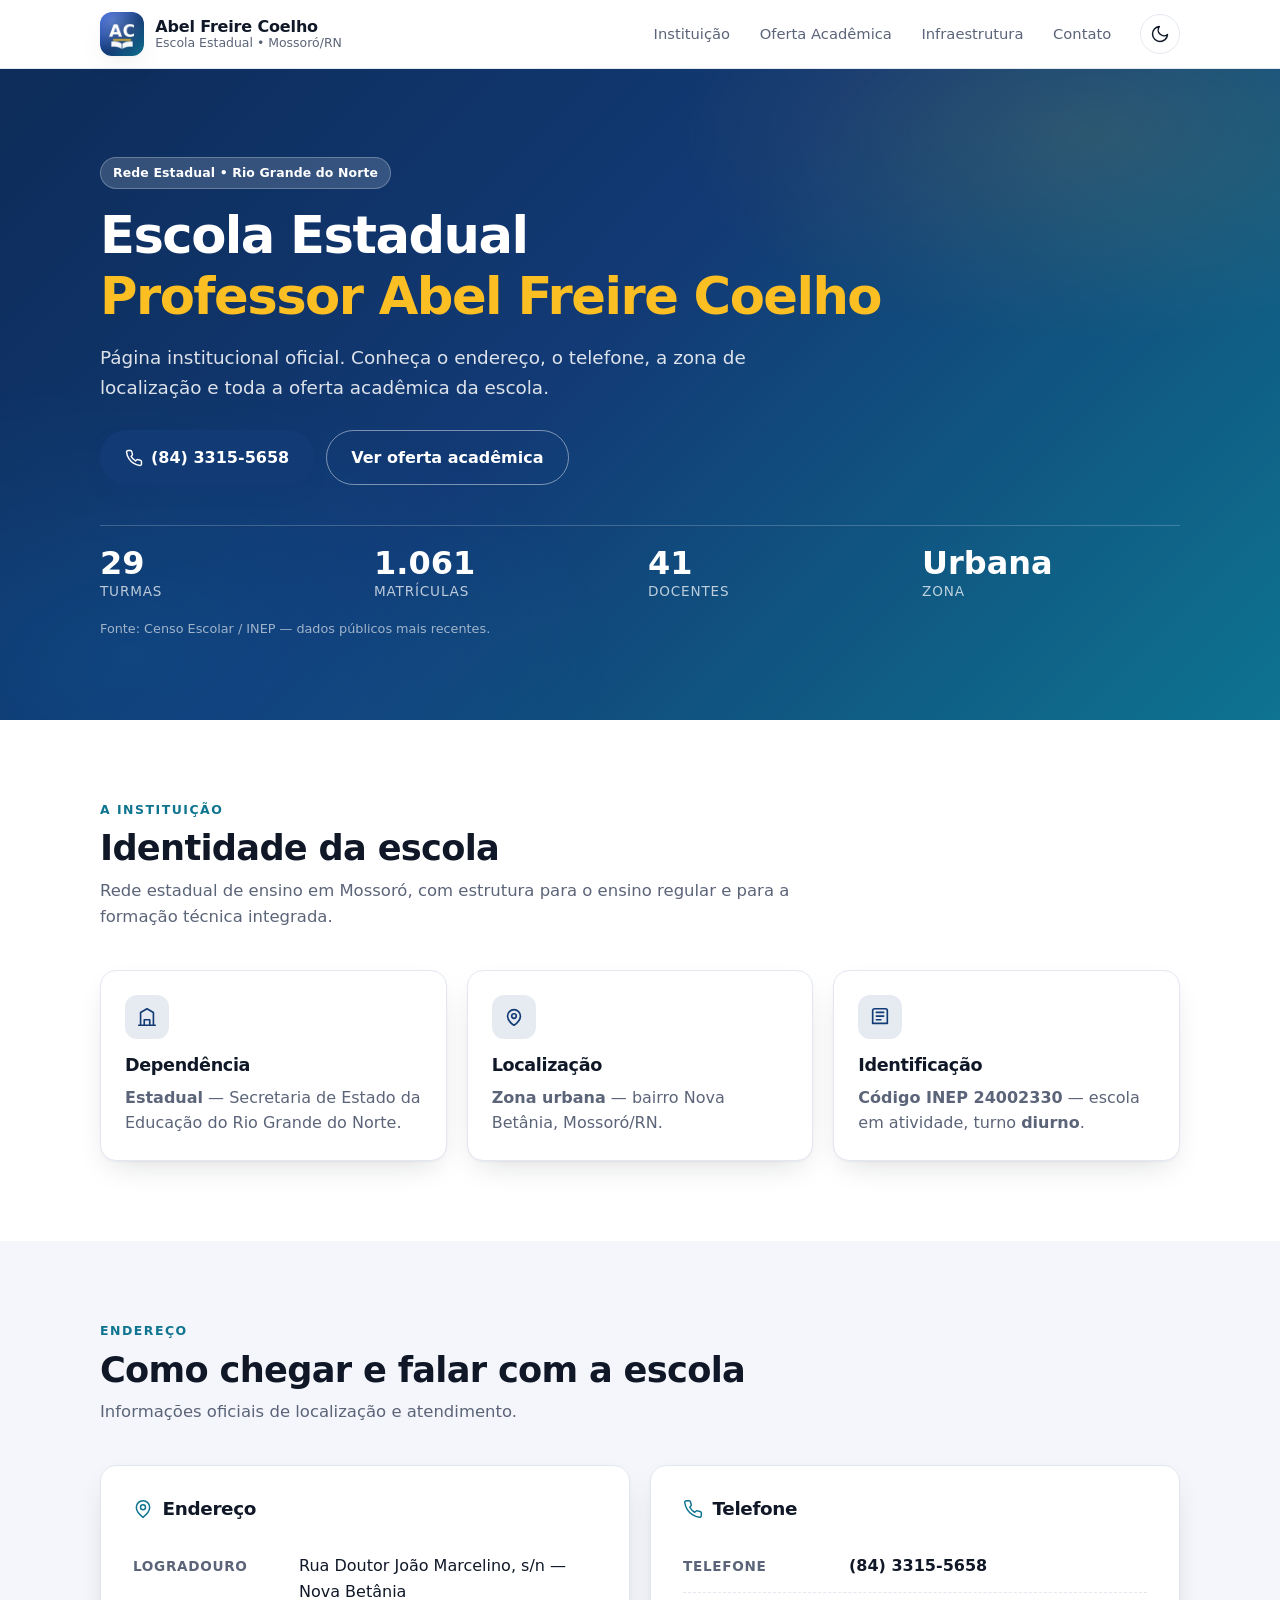
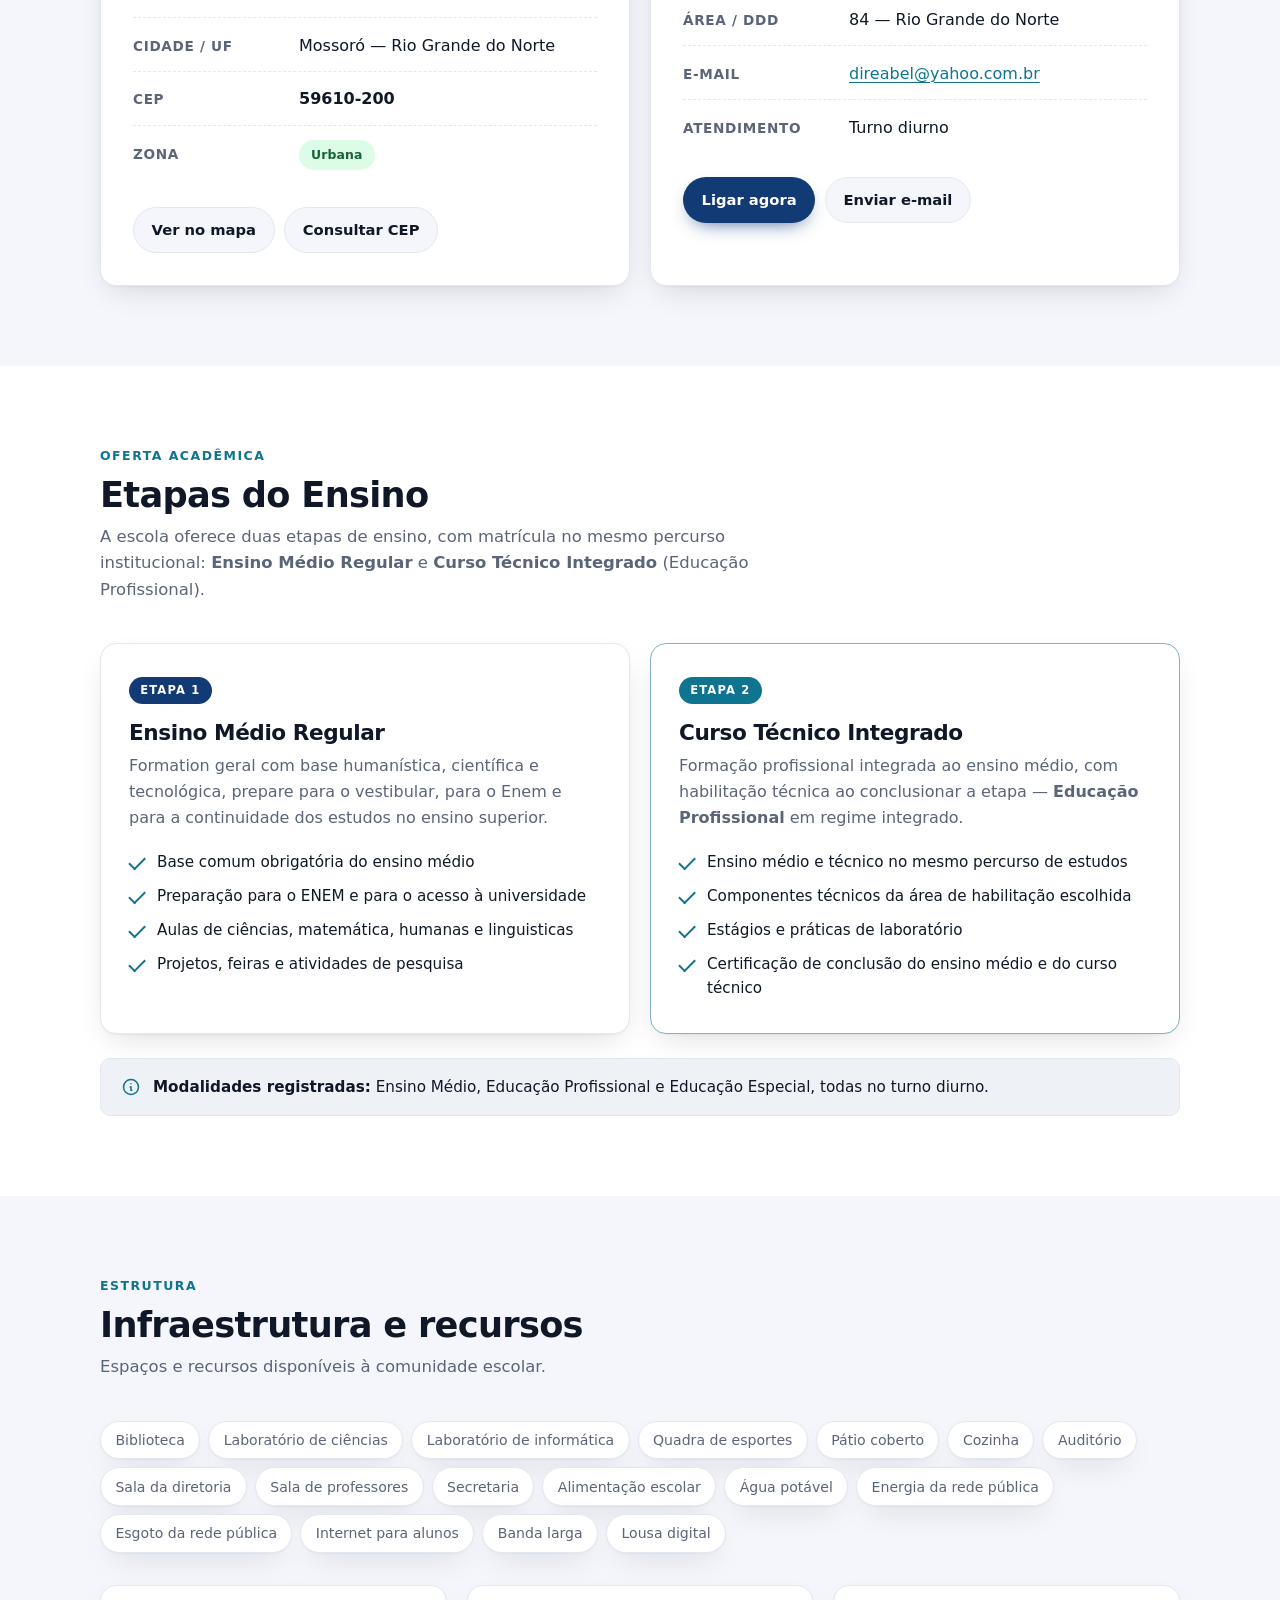
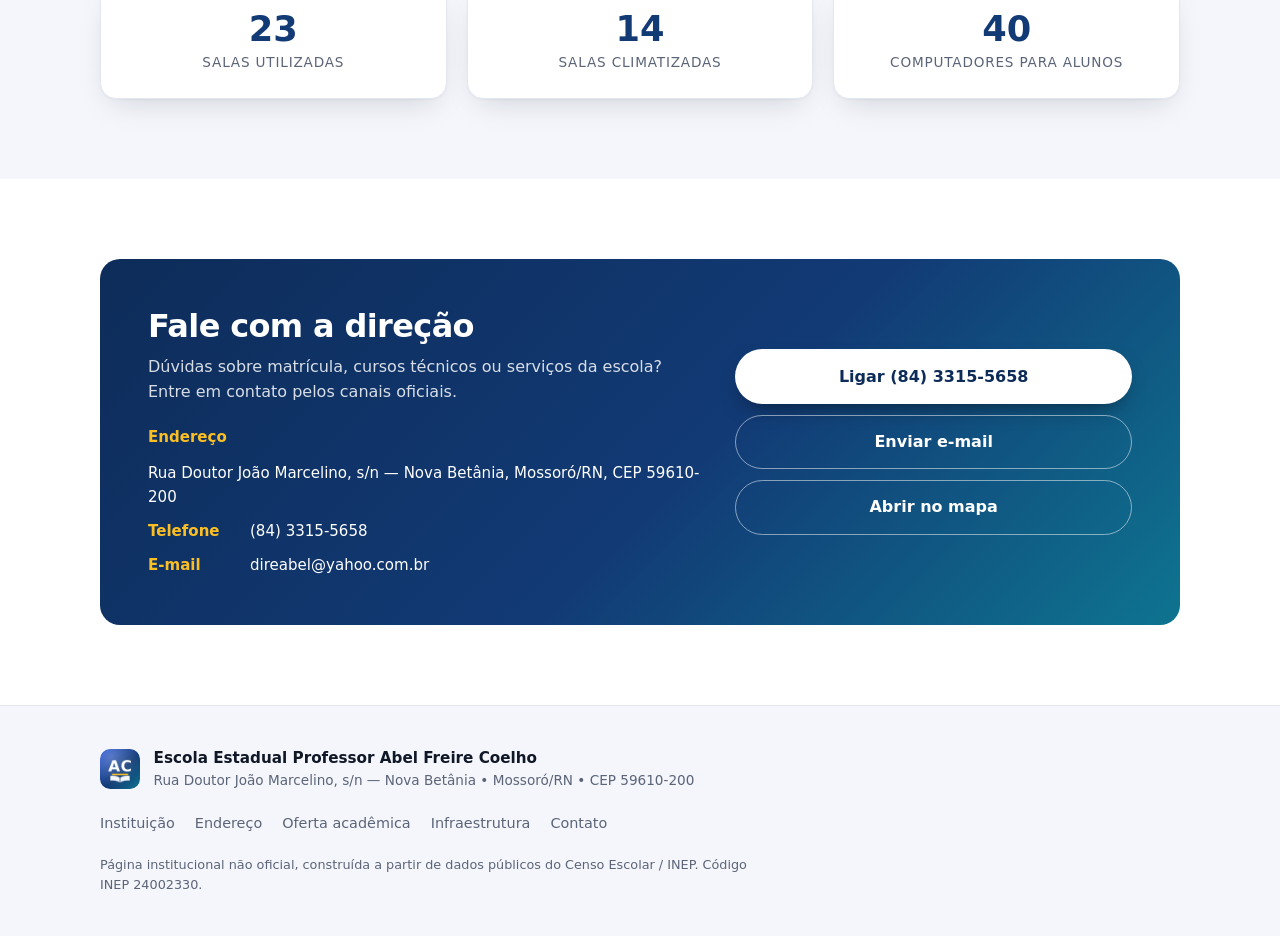
==== index.html @ be21e656 "Adiciona PWA da página institucional da E.E. Prof. Abel Freire Coelho Página institucional estática " ====
<!DOCTYPE html>
<html lang="pt-BR">
<head>
<meta charset="utf-8">
<meta name="viewport" content="width=device-width, initial-scale=1, viewport-fit=cover">
<title>Escola Estadual Professor Abel Freire Coelho | Mossoró-RN</title>
<meta name="description" content="Página institucional da Escola Estadual Professor Abel Freire Coelho (Mossoró/RN). Endereço, telefone, zona de localização e oferta acadêmica: Ensino Médio Regular e Curso Técnico Integrado / Educação Profissional.">
<meta name="author" content="Escola Estadual Professor Abel Freire Coelho">
<meta name="theme-color" content="#123a75">
<meta name="color-scheme" content="light dark">

<link rel="manifest" href="manifest.webmanifest">
<link rel="icon" href="icons/favicon.svg" type="image/svg+xml">
<link rel="icon" href="icons/icon-192.png" sizes="192x192" type="image/png">
<link rel="apple-touch-icon" href="icons/apple-touch-icon.png">
<meta name="apple-mobile-web-app-capable" content="yes">
<meta name="apple-mobile-web-app-status-bar-style" content="black-translucent">
<meta name="apple-mobile-web-app-title" content="Abel Coelho">
<meta name="mobile-web-app-capable" content="yes">
<link rel="canonical" href="./index.html">

<meta property="og:type" content="website">
<meta property="og:locale" content="pt_BR">
<meta property="og:title" content="Escola Estadual Professor Abel Freire Coelho">
<meta property="og:description" content="Mossoró/RN • Ensino Médio Regular e Curso Técnico Integrado / Educação Profissional.">
<meta property="og:image" content="icons/icon-512.png">
<meta name="twitter:card" content="summary">

<link rel="stylesheet" href="css/styles.css">
<script type="application/ld+json">
{
  "@context": "https://schema.org",
  "@type": "EducationalOrganization",
  "name": "Escola Estadual Professor Abel Freire Coelho",
  "alternateName": "E.E. Prof. Abel Freire Coelho",
  "description": "Escola estadual de Mossoró/RN com oferta de Ensino Médio Regular e Curso Técnico Integrado (Educação Profissional).",
  "url": "./index.html",
  "telephone": "+55-84-3315-5658",
  "email": "direabel@yahoo.com.br",
  "address": {
    "@type": "PostalAddress",
    "streetAddress": "Rua Doutor João Marcelino, s/n",
    "addressLocality": "Mossoró",
    "addressRegion": "RN",
    "postalCode": "59610-200",
    "addressCountry": "BR"
  },
  "areaServed": { "@type": "City", "name": "Mossoró" },
  "sameAs": [],
  "identifier": { "@type": "PropertyValue", "name": "Código INEP", "value": "24002330" }
}
</script>
</head>

<body>
<a class="skip-link" href="#conteudo">Pular para o conteúdo</a>

<div class="topbar" id="statusbar" hidden>
  <span class="topbar__dot" aria-hidden="true"></span>
  <span id="statusbar-text">Você está offline — exibindo a versão em cache.</span>
</div>

<header class="header" id="header">
  <div class="header__inner container">
    <a class="brand" href="#topo" aria-label="Ir para o início">
      <img class="brand__mark" src="icons/icon-192.png" alt="" width="44" height="44">
      <span class="brand__text">
        <strong>Abel Freire Coelho</strong>
        <small>Escola Estadual • Mossoró/RN</small>
      </span>
    </a>

    <nav class="nav" id="nav" aria-label="Navegação principal">
      <a href="#instituicao">Instituição</a>
      <a href="#oferta">Oferta Acadêmica</a>
      <a href="#infraestrutura">Infraestrutura</a>
      <a href="#contato">Contato</a>
    </nav>

    <div class="header__actions">
      <button class="icon-btn" id="theme-toggle" type="button" aria-label="Alternar tema claro/escuro" title="Alternar tema">
        <svg viewBox="0 0 24 24" width="20" height="20" aria-hidden="true"><path class="icon-sun" d="M12 4V2m0 20v-2m8-8h2M2 12h2m13.66-5.66l1.41-1.41M4.93 19.07l1.41-1.41m0-11.32L4.93 4.93m14.14 14.14l-1.41-1.41M12 8a4 4 0 100 8 4 4 0 000-8z"/><path class="icon-moon" d="M21 12.79A9 9 0 1111.21 3 7 7 0 0021 12.79z"/></svg>
      </button>
      <button class="btn btn--install" id="install-btn" type="button" hidden>
        <svg viewBox="0 0 24 24" width="18" height="18" aria-hidden="true"><path d="M12 3v12m0 0l-4-4m4 4l4-4M4 17v2a2 2 0 002 2h12a2 2 0 002-2v-2"/></svg>
        <span>Instalar app</span>
      </button>
      <button class="icon-btn nav-toggle" id="nav-toggle" type="button" aria-label="Abrir menu" aria-expanded="false" aria-controls="nav">
        <svg viewBox="0 0 24 24" width="22" height="22" aria-hidden="true"><path d="M3 6h18M3 12h18M3 18h18"/></svg>
      </button>
    </div>
  </div>
</header>

<main id="conteudo">
  <!-- HERO -->
  <section class="hero" id="topo">
    <div class="hero__bg" aria-hidden="true"></div>
    <div class="container hero__inner">
      <p class="hero__eyebrow">
        <span class="pill pill--light">Rede Estadual • Rio Grande do Norte</span>
      </p>
      <h1 class="hero__title">Escola Estadual<br><span>Professor Abel Freire Coelho</span></h1>
      <p class="hero__lead">
        Página institucional oficial. Conheça o endereço, o telefone, a zona de localização
        e toda a oferta acadêmica da escola.
      </p>

      <div class="hero__cta">
        <a class="btn btn--primary btn--lg" href="#contato">
          <svg viewBox="0 0 24 24" width="18" height="18" aria-hidden="true"><path d="M22 16.9v3a2 2 0 01-2.2 2 19.8 19.8 0 01-8.6-3.1 19.5 19.5 0 01-6-6A19.8 19.8 0 012.1 4.2 2 2 0 014.1 2h3a2 2 0 012 1.7c.1 1 .4 1.9.7 2.8a2 2 0 01-.5 2.1L8.1 9.9a16 16 0 006 6l1.3-1.2a2 2 0 012.1-.5c.9.3 1.8.6 2.8.7a2 2 0 011.7 2z"/></svg>
              <span>(84) 3315-5658</span>
        </a>
        <a class="btn btn--ghost btn--lg" href="#oferta">Ver oferta acadêmica</a>
      </div>

      <ul class="hero__stats">
        <li><strong>29</strong><span>turmas</span></li>
        <li><strong>1.061</strong><span>matrículas</span></li>
        <li><strong>41</strong><span>docentes</span></li>
        <li><strong>Urbana</strong><span>zona</span></li>
      </ul>
      <p class="hero__note">Fonte: Censo Escolar / INEP — dados públicos mais recentes.</p>
    </div>
  </section>

  <!-- INSTITUIÇÃO -->
  <section class="section" id="instituicao">
    <div class="container">
      <header class="section__head">
        <p class="section__eyebrow">A instituição</p>
        <h2 class="section__title">Identidade da escola</h2>
        <p class="section__lead">
          Rede estadual de ensino em Mossoró, com estrutura para o ensino regular e para a
          formação técnica integrada.
        </p>
      </header>

      <div class="grid grid--3">
        <article class="card">
          <div class="card__icon" aria-hidden="true">
            <svg viewBox="0 0 24 24" width="22" height="22"><path d="M3 21h18M5 21V7l7-4 7 4v14M9 21v-6h6v6"/></svg>
          </div>
          <h3 class="card__title">Dependência</h3>
          <p class="card__text"><strong>Estadual</strong> — Secretaria de Estado da Educação do Rio Grande do Norte.</p>
        </article>

        <article class="card">
          <div class="card__icon" aria-hidden="true">
            <svg viewBox="0 0 24 24" width="22" height="22"><path d="M12 21s-7-4.35-7-10a7 7 0 0114 0c0 5.65-7 10-7 10z"/><circle cx="12" cy="11" r="2.5"/></svg>
          </div>
          <h3 class="card__title">Localização</h3>
          <p class="card__text"><strong>Zona urbana</strong> — bairro Nova Betânia, Mossoró/RN.</p>
        </article>

        <article class="card">
          <div class="card__icon" aria-hidden="true">
            <svg viewBox="0 0 24 24" width="22" height="22"><path d="M4 19V5a2 2 0 012-2h12a2 2 0 012 2v14M4 19h16M8 7h8M8 11h8M8 15h5"/></svg>
          </div>
          <h3 class="card__title">Identificação</h3>
          <p class="card__text"><strong>Código INEP 24002330</strong> — escola em atividade, turno <strong>diurno</strong>.</p>
        </article>
      </div>
    </div>
  </section>

  <!-- ENDEREÇO E CONTATO -->
  <section class="section section--alt" id="endereco">
    <div class="container">
      <header class="section__head">
        <p class="section__eyebrow">Endereço</p>
        <h2 class="section__title">Como chegar e falar com a escola</h2>
        <p class="section__lead">Informações oficiais de localização e atendimento.</p>
      </header>

      <div class="grid grid--contact">
        <div class="panel">
          <h3 class="panel__title">
            <svg viewBox="0 0 24 24" width="20" height="20" aria-hidden="true"><path d="M20 10c0 6-8 12-8 12s-8-6-8-12a8 8 0 1116 0z"/><circle cx="12" cy="10" r="3"/></svg>
            Endereço
          </h3>
          <dl class="data-list">
            <div class="data-list__row">
              <dt>Logradouro</dt>
              <dd>Rua Doutor João Marcelino, s/n — Nova Betânia</dd>
            </div>
            <div class="data-list__row">
              <dt>Cidade / UF</dt>
              <dd>Mossoró — Rio Grande do Norte</dd>
            </div>
            <div class="data-list__row">
              <dt>CEP</dt>
              <dd><strong>59610-200</strong></dd>
            </div>
            <div class="data-list__row">
              <dt>Zona</dt>
              <dd><span class="pill pill--ok">Urbana</span></dd>
            </div>
          </dl>
          <div class="panel__actions">
            <a class="btn btn--soft" target="_blank" rel="noopener"
               href="https://www.google.com/maps/search/?api=1&query=Rua+Doutor+Jo%C3%A3o+Marcelino,+Nova+Bet%C3%A2nia,+Mossor%C3%B3+-+RN,+59610-200">
              Ver no mapa
            </a>
            <a class="btn btn--soft" target="_blank" rel="noopener"
               href="https://buscacepinter.correios.com.br/app/endereco/index.php">
              Consultar CEP
            </a>
          </div>
        </div>

        <div class="panel">
          <h3 class="panel__title">
            <svg viewBox="0 0 24 24" width="20" height="20" aria-hidden="true"><path d="M22 16.9v3a2 2 0 01-2.2 2 19.8 19.8 0 01-8.6-3.1 19.5 19.5 0 01-6-6A19.8 19.8 0 012.1 4.2 2 2 0 014.1 2h3a2 2 0 012 1.7c.1 1 .4 1.9.7 2.8a2 2 0 01-.5 2.1L8.1 9.9a16 16 0 006 6l1.3-1.2a2 2 0 012.1-.5c.9.3 1.8.6 2.8.7a2 2 0 011.7 2z"/></svg>
            Telefone
          </h3>
          <dl class="data-list">
            <div class="data-list__row">
              <dt>Telefone</dt>
              <dd><strong>(84) 3315-5658</strong></dd>
            </div>
            <div class="data-list__row">
              <dt>Área / DDD</dt>
              <dd>84 — Rio Grande do Norte</dd>
            </div>
            <div class="data-list__row">
              <dt>E-mail</dt>
              <dd><a href="mailto:direabel@yahoo.com.br">direabel@yahoo.com.br</a></dd>
            </div>
            <div class="data-list__row">
              <dt>Atendimento</dt>
              <dd>Turno diurno</dd>
            </div>
          </dl>
          <div class="panel__actions">
            <a class="btn btn--primary" href="tel:+558433155658">Ligar agora</a>
            <a class="btn btn--soft" href="mailto:direabel@yahoo.com.br">Enviar e-mail</a>
          </div>
        </div>
      </div>
    </div>
  </section>

  <!-- OFERTA ACADÊMICA -->
  <section class="section" id="oferta">
    <div class="container">
      <header class="section__head">
        <p class="section__eyebrow">Oferta acadêmica</p>
        <h2 class="section__title">Etapas do Ensino</h2>
        <p class="section__lead">
          A escola oferece duas etapas de ensino, com matrícula no mesmo percurso institucional:
          <strong>Ensino Médio Regular</strong> e <strong>Curso Técnico Integrado</strong> (Educação Profissional).
        </p>
      </header>

      <div class="grid grid--2">
        <article class="plan">
          <div class="plan__badge">Etapa 1</div>
          <h3 class="plan__title">Ensino Médio Regular</h3>
          <p class="plan__text">
            Formation geral com base humanística, científica e tecnológica, prepare para o
            vestibular, para o Enem e para a continuidade dos estudos no ensino superior.
          </p>
          <ul class="check-list">
            <li>Base comum obrigatória do ensino médio</li>
            <li>Preparação para o ENEM e para o acesso à universidade</li>
            <li>Aulas de ciências, matemática, humanas e linguisticas</li>
            <li>Projetos, feiras e atividades de pesquisa</li>
          </ul>
        </article>

        <article class="plan plan--accent">
          <div class="plan__badge">Etapa 2</div>
          <h3 class="plan__title">Curso Técnico Integrado</h3>
          <p class="plan__text">
            Formação profissional integrada ao ensino médio, com habilitação técnica ao
            conclusionar a etapa — <strong>Educação Profissional</strong> em regime integrado.
          </p>
          <ul class="check-list">
            <li>Ensino médio e técnico no mesmo percurso de estudos</li>
            <li>Componentes técnicos da área de habilitação escolhida</li>
            <li>Estágios e práticas de laboratório</li>
            <li>Certificação de conclusão do ensino médio e do curso técnico</li>
          </ul>
        </article>
      </div>

      <div class="notice">
        <svg viewBox="0 0 24 24" width="20" height="20" aria-hidden="true"><circle cx="12" cy="12" r="9"/><path d="M12 8h.01M11 12h1v4h1"/></svg>
        <p>
          <strong>Modalidades registradas:</strong> Ensino Médio, Educação Profissional e
          Educação Especial, todas no turno diurno.
        </p>
      </div>
    </div>
  </section>

  <!-- INFRAESTRUTURA -->
  <section class="section section--alt" id="infraestrutura">
    <div class="container">
      <header class="section__head">
        <p class="section__eyebrow">Estrutura</p>
        <h2 class="section__title">Infraestrutura e recursos</h2>
        <p class="section__lead">Espaços e recursos disponíveis à comunidade escolar.</p>
      </header>

      <ul class="tags">
        <li>Biblioteca</li>
        <li>Laboratório de ciências</li>
        <li>Laboratório de informática</li>
        <li>Quadra de esportes</li>
        <li>Pátio coberto</li>
        <li>Cozinha</li>
        <li>Auditório</li>
        <li>Sala da diretoria</li>
        <li>Sala de professores</li>
        <li>Secretaria</li>
        <li>Alimentação escolar</li>
        <li>Água potável</li>
        <li>Energia da rede pública</li>
        <li>Esgoto da rede pública</li>
        <li>Internet para alunos</li>
        <li>Banda larga</li>
        <li>Lousa digital</li>
      </ul>

      <div class="grid grid--3 metrics">
        <div class="metric"><strong>23</strong><span>salas utilizadas</span></div>
        <div class="metric"><strong>14</strong><span>salas climatizadas</span></div>
        <div class="metric"><strong>40</strong><span>computadores para alunos</span></div>
      </div>
    </div>
  </section>

  <!-- CONTATO -->
  <section class="section" id="contato">
    <div class="container">
      <div class="cta">
        <div class="cta__text">
          <h2 class="cta__title">Fale com a direção</h2>
          <p class="cta__lead">
            Dúvidas sobre matrícula, cursos técnicos ou serviços da escola?
            Entre em contato pelos canais oficiais.
          </p>
          <ul class="cta__list">
            <li><span>Endereço</span> Rua Doutor João Marcelino, s/n — Nova Betânia, Mossoró/RN, CEP 59610-200</li>
            <li><span>Telefone</span> (84) 3315-5658</li>
            <li><span>E-mail</span> direabel@yahoo.com.br</li>
          </ul>
        </div>
        <div class="cta__actions">
          <a class="btn btn--primary btn--lg" href="tel:+558433155658">Ligar (84) 3315-5658</a>
          <a class="btn btn--ghost btn--lg" href="mailto:direabel@yahoo.com.br">Enviar e-mail</a>
          <a class="btn btn--ghost btn--lg" target="_blank" rel="noopener"
             href="https://www.google.com/maps/search/?api=1&query=Escola+Estadual+Professor+Abel+Freire+Coelho,+Mossor%C3%B3+-+RN">Abrir no mapa</a>
        </div>
      </div>
    </div>
  </section>
</main>

<footer class="footer">
  <div class="container footer__inner">
    <div class="footer__brand">
      <img src="icons/icon-192.png" alt="" width="40" height="40">
      <div>
        <strong>Escola Estadual Professor Abel Freire Coelho</strong>
        <span>Rua Doutor João Marcelino, s/n — Nova Betânia • Mossoró/RN • CEP 59610-200</span>
      </div>
    </div>
    <nav class="footer__nav" aria-label="Navegação do rodapé">
      <a href="#instituicao">Instituição</a>
      <a href="#endereco">Endereço</a>
      <a href="#oferta">Oferta acadêmica</a>
      <a href="#infraestrutura">Infraestrutura</a>
      <a href="#contato">Contato</a>
    </nav>
    <p class="footer__note">
      Página institucional não oficial, construída a partir de dados públicos do Censo Escolar / INEP.
      Código INEP 24002330.
    </p>
  </div>
</footer>

<button class="to-top" id="to-top" type="button" aria-label="Voltar ao topo" hidden>
  <svg viewBox="0 0 24 24" width="20" height="20" aria-hidden="true"><path d="M12 19V5m0 0l-6 6m6-6l6 6"/></svg>
</button>

<div class="toast" id="toast" role="status" aria-live="polite" hidden></div>

<script src="js/app.js" defer></script>
</body>
</html>
---- css/styles.css ----
/* =========================================================
   Escola Estadual Professor Abel Freire Coelho
   Folha de estilos da página institucional (PWA)
   ========================================================= */

:root {
  --brand: #123a75;
  --brand-strong: #0d2c59;
  --brand-2: #0e7490;
  --accent: #f59e0b;
  --accent-soft: #fef3c7;

  --bg: #ffffff;
  --bg-soft: #f4f6fb;
  --bg-elev: #ffffff;
  --text: #101828;
  --muted: #5b6478;
  --border: #e3e8f0;
  --shadow: 0 1px 2px rgba(16, 24, 40, .04), 0 12px 32px -12px rgba(16, 24, 40, .18);

  --radius: 16px;
  --radius-sm: 10px;
  --container: 1120px;
  --header-h: 68px;

  --font: "Segoe UI", system-ui, -apple-system, "Helvetica Neue", Arial, "Noto Sans", sans-serif;
}

html[data-theme="dark"] {
  --bg: #0b1220;
  --bg-soft: #101a2c;
  --bg-elev: #131e33;
  --text: #e8eefb;
  --muted: #9fadc4;
  --border: #1f2c45;
  --accent-soft: #3b2f10;
  --shadow: 0 1px 2px rgba(0, 0, 0, .3), 0 16px 40px -16px rgba(0, 0, 0, .6);
}

*, *::before, *::after { box-sizing: border-box; }

/* O atributo [hidden] precisa vencer o display definido pelas classes abaixo */
[hidden] { display: none !important; }

html { scroll-behavior: smooth; scroll-padding-top: calc(var(--header-h) + 16px); }

@media (prefers-reduced-motion: reduce) {
  html { scroll-behavior: auto; }
  *, *::before, *::after { animation-duration: .001ms !important; transition-duration: .001ms !important; }
}

body {
  margin: 0;
  font-family: var(--font);
  background: var(--bg);
  color: var(--text);
  line-height: 1.6;
  -webkit-font-smoothing: antialiased;
  text-rendering: optimizeLegibility;
}

img, svg { max-width: 100%; }
img { height: auto; }

h1, h2, h3, h4 { line-height: 1.2; margin: 0 0 .5rem; letter-spacing: -.02em; }
p { margin: 0 0 1rem; }
a { color: var(--brand-2); text-decoration-thickness: 1px; text-underline-offset: 3px; }
html[data-theme="dark"] a { color: #5eead4; }

:focus-visible {
  outline: 3px solid var(--accent);
  outline-offset: 2px;
  border-radius: 6px;
}

.container { width: 100%; max-width: var(--container); margin-inline: auto; padding-inline: 20px; }

.skip-link {
  position: absolute; left: -9999px; top: 0; z-index: 100;
  background: var(--brand); color: #fff; padding: .75rem 1.25rem; border-radius: 0 0 10px 0;
}
.skip-link:focus { left: 0; }

/* ---------------- Barra de status (offline) ---------------- */
.topbar {
  position: sticky; top: 0; z-index: 60;
  background: var(--accent); color: #1f1300;
  font-size: .85rem; font-weight: 600;
  padding: .5rem 1rem; text-align: center;
}
.topbar__dot {
  display: inline-block; width: .55rem; height: .55rem; border-radius: 50%;
  background: #7c2d12; margin-right: .5rem; vertical-align: middle;
}

/* ---------------- Header ---------------- */
.header {
  position: sticky; top: 0; z-index: 50;
  background: color-mix(in srgb, var(--bg) 88%, transparent);
  backdrop-filter: saturate(180%) blur(12px);
  border-bottom: 1px solid var(--border);
}
.header__inner {
  min-height: var(--header-h);
  display: flex; align-items: center; gap: 1rem;
}

.brand { display: flex; align-items: center; gap: .7rem; text-decoration: none; color: inherit; margin-right: auto; }
.brand__mark { border-radius: 12px; box-shadow: var(--shadow); flex: none; }
.brand__text { display: flex; flex-direction: column; line-height: 1.15; }
.brand__text strong { font-size: 1rem; letter-spacing: -.01em; }
.brand__text small { color: var(--muted); font-size: .78rem; }
/* Mantém a marca com a cor do texto também no tema escuro */
html[data-theme="dark"] .brand { color: var(--text); }

.nav { display: flex; gap: .25rem; }
.nav a {
  color: var(--muted); text-decoration: none; font-size: .92rem; font-weight: 500;
  padding: .5rem .8rem; border-radius: 999px; transition: background .18s, color .18s;
}
.nav a:hover { color: var(--text); background: var(--bg-soft); }
.nav a.is-active { color: var(--brand); background: color-mix(in srgb, var(--brand) 10%, transparent); }
html[data-theme="dark"] .nav a.is-active { color: #7dd3fc; }

.header__actions { display: flex; align-items: center; gap: .5rem; }

.icon-btn {
  display: inline-grid; place-items: center;
  width: 40px; height: 40px; border-radius: 50%;
  border: 1px solid var(--border); background: var(--bg-elev); color: var(--text);
  cursor: pointer; transition: transform .15s, background .18s, border-color .18s;
}
.icon-btn:hover { background: var(--bg-soft); }
.icon-btn:active { transform: scale(.94); }
.icon-btn svg { fill: none; stroke: currentColor; stroke-width: 1.8; stroke-linecap: round; stroke-linejoin: round; }

html[data-theme="light"] .icon-sun { display: none; }
html[data-theme="dark"] .icon-sun { display: block; }
html[data-theme="light"] .icon-moon { display: block; }
html[data-theme="dark"] .icon-moon { display: none; }

.nav-toggle { display: none; }

/* ---------------- Botões ---------------- */
.btn {
  display: inline-flex; align-items: center; justify-content: center; gap: .5rem;
  padding: .65rem 1.1rem; border-radius: 999px; border: 1px solid transparent;
  font: inherit; font-size: .92rem; font-weight: 600; text-decoration: none;
  cursor: pointer; transition: transform .15s, box-shadow .18s, background .18s, color .18s;
  white-space: nowrap;
}
.btn:active { transform: translateY(1px); }
.btn--primary { background: var(--brand); color: #fff; box-shadow: 0 8px 20px -10px rgba(18, 58, 117, .9); }
.btn--primary:hover { background: var(--brand-strong); }
html[data-theme="dark"] .btn--primary { background: #2563eb; }
html[data-theme="dark"] .btn--primary:hover { background: #1d4ed8; }
.btn--ghost { background: transparent; color: #fff; border-color: rgba(255, 255, 255, .45); }
.btn--ghost:hover { background: rgba(255, 255, 255, .12); }
.btn--soft { background: var(--bg-soft); color: var(--text); border-color: var(--border); }
.btn--soft:hover { border-color: var(--brand); color: var(--brand); }
html[data-theme="dark"] .btn--soft:hover { color: #7dd3fc; }
.btn--install { background: var(--accent); color: #241a00; }
.btn--install:hover { background: #d97706; color: #fff; }
.btn--lg { padding: .85rem 1.5rem; font-size: 1rem; }
.btn svg { fill: none; stroke: currentColor; stroke-width: 1.9; stroke-linecap: round; stroke-linejoin: round; }

/* ---------------- Hero ---------------- */
.hero {
  position: relative; overflow: hidden;
  background: linear-gradient(135deg, #0d2c59 0%, #123a75 45%, #0e7490 100%);
  color: #fff; padding: clamp(3rem, 8vw, 5.5rem) 0 clamp(3rem, 7vw, 5rem);
}
.hero__bg {
  position: absolute; inset: 0; opacity: .35; pointer-events: none;
  background:
    radial-gradient(600px 300px at 85% 10%, rgba(251, 191, 36, .35), transparent 70%),
    radial-gradient(700px 400px at 10% 90%, rgba(14, 165, 233, .35), transparent 70%);
}
.hero__inner { position: relative; }
.hero__eyebrow { margin-bottom: 1rem; }

.pill {
  display: inline-block; padding: .3rem .75rem; border-radius: 999px;
  font-size: .78rem; font-weight: 700; letter-spacing: .01em;
}
.pill--light { background: rgba(255, 255, 255, .16); color: #fff; border: 1px solid rgba(255, 255, 255, .25); }
.pill--ok { background: #dcfce7; color: #166534; }
html[data-theme="dark"] .pill--ok { background: #14351f; color: #86efac; }

.hero__title {
  font-size: clamp(1.9rem, 5.2vw, 3.2rem); font-weight: 800; margin-bottom: 1rem;
  letter-spacing: -.03em;
}
.hero__title span { color: #fbbf24; }
.hero__lead { max-width: 60ch; font-size: clamp(1rem, 2.2vw, 1.15rem); color: rgba(255, 255, 255, .86); margin-bottom: 1.75rem; }
.hero__cta { display: flex; flex-wrap: wrap; gap: .75rem; margin-bottom: 2.5rem; }

.hero__stats {
  list-style: none; margin: 0 0 1rem; padding: 1.25rem 0 0;
  display: grid; grid-template-columns: repeat(4, minmax(0, 1fr)); gap: 1rem;
  border-top: 1px solid rgba(255, 255, 255, .2);
}
.hero__stats li { display: flex; flex-direction: column; }
.hero__stats strong { font-size: clamp(1.4rem, 3.4vw, 2rem); font-weight: 800; line-height: 1.1; }
.hero__stats span { font-size: .85rem; color: rgba(255, 255, 255, .72); text-transform: uppercase; letter-spacing: .06em; }
.hero__note { font-size: .8rem; color: rgba(255, 255, 255, .6); margin: 0; }

/* ---------------- Seções ---------------- */
.section { padding: clamp(3rem, 7vw, 5rem) 0; }
.section--alt { background: var(--bg-soft); }
.section__head { max-width: 70ch; margin-bottom: 2.5rem; }
.section__eyebrow {
  text-transform: uppercase; letter-spacing: .12em; font-size: .78rem; font-weight: 800;
  color: var(--brand-2); margin-bottom: .5rem;
}
html[data-theme="dark"] .section__eyebrow { color: #5eead4; }
.section__title { font-size: clamp(1.5rem, 3.6vw, 2.2rem); font-weight: 800; }
.section__lead { color: var(--muted); font-size: 1.03rem; margin: 0; }

.grid { display: grid; gap: 1.25rem; }
.grid--3 { grid-template-columns: repeat(auto-fit, minmax(260px, 1fr)); }
.grid--2 { grid-template-columns: repeat(auto-fit, minmax(320px, 1fr)); }
.grid--contact { grid-template-columns: repeat(auto-fit, minmax(320px, 1fr)); }

/* Cards */
.card {
  background: var(--bg-elev); border: 1px solid var(--border); border-radius: var(--radius);
  padding: 1.5rem; box-shadow: var(--shadow);
}
.card__icon {
  display: grid; place-items: center; width: 44px; height: 44px; border-radius: 12px;
  background: color-mix(in srgb, var(--brand) 10%, transparent); color: var(--brand); margin-bottom: 1rem;
}
html[data-theme="dark"] .card__icon { color: #7dd3fc; }
.card__icon svg { fill: none; stroke: currentColor; stroke-width: 1.8; stroke-linecap: round; stroke-linejoin: round; }
.card__title { font-size: 1.1rem; font-weight: 700; }
.card__text { color: var(--muted); margin: 0; }

/* Painéis (endereço / telefone) */
.panel {
  background: var(--bg-elev); border: 1px solid var(--border); border-radius: var(--radius);
  padding: clamp(1.25rem, 3vw, 2rem); box-shadow: var(--shadow);
}
.panel__title {
  display: flex; align-items: center; gap: .6rem;
  font-size: 1.15rem; font-weight: 700; margin-bottom: 1.25rem;
}
.panel__title svg { fill: none; stroke: var(--brand-2); stroke-width: 1.8; stroke-linecap: round; stroke-linejoin: round; }
html[data-theme="dark"] .panel__title svg { stroke: #5eead4; }
.panel__actions { display: flex; flex-wrap: wrap; gap: .6rem; margin-top: 1.5rem; }

.data-list { margin: 0; display: grid; gap: .1rem; }
.data-list__row {
  display: grid; grid-template-columns: 150px 1fr; gap: 1rem; align-items: baseline;
  padding: .8rem 0; border-bottom: 1px dashed var(--border);
}
.data-list__row:last-child { border-bottom: 0; }
.data-list dt { color: var(--muted); font-size: .85rem; font-weight: 600; text-transform: uppercase; letter-spacing: .05em; }
.data-list dd { margin: 0; font-weight: 500; }

/* Planos (oferta acadêmica) */
.plan {
  position: relative; overflow: hidden;
  background: var(--bg-elev); border: 1px solid var(--border); border-radius: var(--radius);
  padding: 2rem 1.75rem; box-shadow: var(--shadow);
}
.plan--accent { border-color: color-mix(in srgb, var(--brand-2) 45%, var(--border)); }
.plan__badge {
  display: inline-block; background: var(--brand); color: #fff; font-size: .72rem; font-weight: 800;
  text-transform: uppercase; letter-spacing: .1em; padding: .25rem .7rem; border-radius: 999px; margin-bottom: 1rem;
}
.plan--accent .plan__badge { background: var(--brand-2); }
.plan__title { font-size: 1.35rem; font-weight: 800; }
.plan__text { color: var(--muted); }

.check-list { list-style: none; margin: 1.25rem 0 0; padding: 0; display: grid; gap: .6rem; }
.check-list li { position: relative; padding-left: 1.75rem; font-size: .95rem; }
.check-list li::before {
  content: ""; position: absolute; left: 0; top: .45em; width: 1rem; height: .55rem;
  border-left: 2.5px solid var(--brand-2); border-bottom: 2.5px solid var(--brand-2);
  transform: rotate(-45deg);
}
html[data-theme="dark"] .check-list li::before { border-color: #5eead4; }

.notice {
  display: flex; gap: .75rem; align-items: flex-start;
  margin-top: 1.5rem; padding: 1rem 1.25rem; border-radius: var(--radius-sm);
  background: color-mix(in srgb, var(--brand) 7%, var(--bg)); border: 1px solid var(--border);
}
.notice svg { flex: none; margin-top: .15rem; fill: none; stroke: var(--brand-2); stroke-width: 1.8; stroke-linecap: round; }
html[data-theme="dark"] .notice svg { stroke: #5eead4; }
.notice p { margin: 0; font-size: .95rem; }

/* Infraestrutura */
.tags { list-style: none; margin: 0 0 2rem; padding: 0; display: flex; flex-wrap: wrap; gap: .5rem; }
.tags li {
  background: var(--bg-elev); border: 1px solid var(--border); border-radius: 999px;
  padding: .45rem .9rem; font-size: .88rem; color: var(--muted); box-shadow: var(--shadow);
}

.metrics { margin-top: .5rem; }
.metric {
  background: var(--bg-elev); border: 1px solid var(--border); border-radius: var(--radius);
  padding: 1.5rem; text-align: center; box-shadow: var(--shadow);
}
.metric strong { display: block; font-size: 2.2rem; font-weight: 800; color: var(--brand); line-height: 1.1; }
html[data-theme="dark"] .metric strong { color: #7dd3fc; }
.metric span { font-size: .85rem; color: var(--muted); text-transform: uppercase; letter-spacing: .06em; }

/* CTA */
.cta {
  display: grid; grid-template-columns: 1.4fr 1fr; gap: 2rem; align-items: center;
  background: linear-gradient(135deg, #0d2c59, #123a75 55%, #0e7490);
  color: #fff; border-radius: calc(var(--radius) + 4px); padding: clamp(1.75rem, 4vw, 3rem);
}
.cta__title { font-size: clamp(1.4rem, 3.2vw, 2rem); font-weight: 800; }
.cta__lead { color: rgba(255, 255, 255, .84); margin-bottom: 1.25rem; }
.cta__list { list-style: none; margin: 0; padding: 0; display: grid; gap: .6rem; font-size: .94rem; }
.cta__list li { display: flex; gap: .75rem; flex-wrap: wrap; }
.cta__list span { color: #fbbf24; font-weight: 700; min-width: 90px; }
.cta__actions { display: grid; gap: .65rem; justify-items: stretch; }
.cta__actions .btn { width: 100%; }
/* Sobre o fundo escuro do CTA, o botão principal precisa de contraste próprio */
.cta .cta__actions .btn--primary { background: #fff; color: var(--brand-strong); box-shadow: 0 10px 24px -12px rgba(0, 0, 0, .7); }
.cta .cta__actions .btn--primary:hover { background: #f1f5f9; color: var(--brand-strong); }
.cta .btn--ghost { border-color: rgba(255, 255, 255, .5); color: #fff; }
.cta .btn--ghost:hover { background: rgba(255, 255, 255, .14); color: #fff; }

/* Rodapé */
.footer { background: var(--bg-soft); border-top: 1px solid var(--border); padding: 2.5rem 0; }
.footer__inner { display: grid; gap: 1.25rem; }
.footer__brand { display: flex; gap: .85rem; align-items: center; }
.footer__brand img { border-radius: 10px; }
.footer__brand div { display: flex; flex-direction: column; }
.footer__brand strong { font-size: .95rem; }
.footer__brand span { color: var(--muted); font-size: .85rem; }
.footer__nav { display: flex; flex-wrap: wrap; gap: 1.25rem; }
.footer__nav a { color: var(--muted); text-decoration: none; font-size: .9rem; }
.footer__nav a:hover { color: var(--brand); text-decoration: underline; }
html[data-theme="dark"] .footer__nav a:hover { color: #7dd3fc; }
.footer__note { color: var(--muted); font-size: .8rem; margin: 0; max-width: 80ch; }

/* Voltar ao topo */
.to-top {
  position: fixed; right: 18px; bottom: 18px; z-index: 40;
  width: 44px; height: 44px; border-radius: 50%; border: 1px solid var(--border);
  background: var(--bg-elev); color: var(--text); box-shadow: var(--shadow); cursor: pointer;
  display: grid; place-items: center;
}
.to-top svg { fill: none; stroke: currentColor; stroke-width: 2; stroke-linecap: round; stroke-linejoin: round; }
.to-top:hover { color: var(--brand); }

/* Toast */
.toast {
  position: fixed; left: 50%; bottom: 24px; transform: translateX(-50%);
  z-index: 60; max-width: min(92vw, 420px);
  background: #0f172a; color: #f8fafc; border: 1px solid rgba(255, 255, 255, .12);
  padding: .85rem 1.15rem; border-radius: 14px; font-size: .9rem; line-height: 1.45;
  box-shadow: 0 20px 40px -12px rgba(0, 0, 0, .55);
  animation: toast-in .25s ease-out;
}
.toast a { color: #7dd3fc; }
@keyframes toast-in {
  from { opacity: 0; transform: translate(-50%, 12px); }
  to { opacity: 1; transform: translate(-50%, 0); }
}

/* ---------------- Responsivo ---------------- */
@media (max-width: 900px) {
  .cta { grid-template-columns: 1fr; }
  .hero__stats { grid-template-columns: repeat(2, 1fr); gap: 1.25rem; }
}

@media (max-width: 860px) {
  .nav-toggle { display: inline-grid; }
  .nav {
    position: absolute; top: 100%; left: 0; right: 0;
    flex-direction: column; gap: .15rem; padding: .75rem 20px 1rem;
    background: var(--bg); border-bottom: 1px solid var(--border);
    box-shadow: var(--shadow); display: none;
  }
  .nav.is-open { display: flex; }
  .nav a { padding: .7rem .8rem; }
  .btn--install span { display: none; }
  .btn--install { width: 40px; height: 40px; padding: 0; border-radius: 50%; }
}

@media (max-width: 560px) {
  .data-list__row { grid-template-columns: 1fr; gap: .15rem; }
  .brand__text small { display: none; }
  .brand__text strong { font-size: .92rem; }
  .hero__stats { grid-template-columns: repeat(2, 1fr); }
  .hero__cta .btn { width: 100%; }
}

/* ---------------- Impressão ---------------- */
@media print {
  .header, .to-top, .topbar, .cta__actions, .panel__actions, .hero__bg { display: none !important; }
  body { background: #fff; color: #000; }
  .hero, .cta { background: none; color: #000; }
  .hero__title span { color: #000; }
  .section { padding: 1.5rem 0; }
}
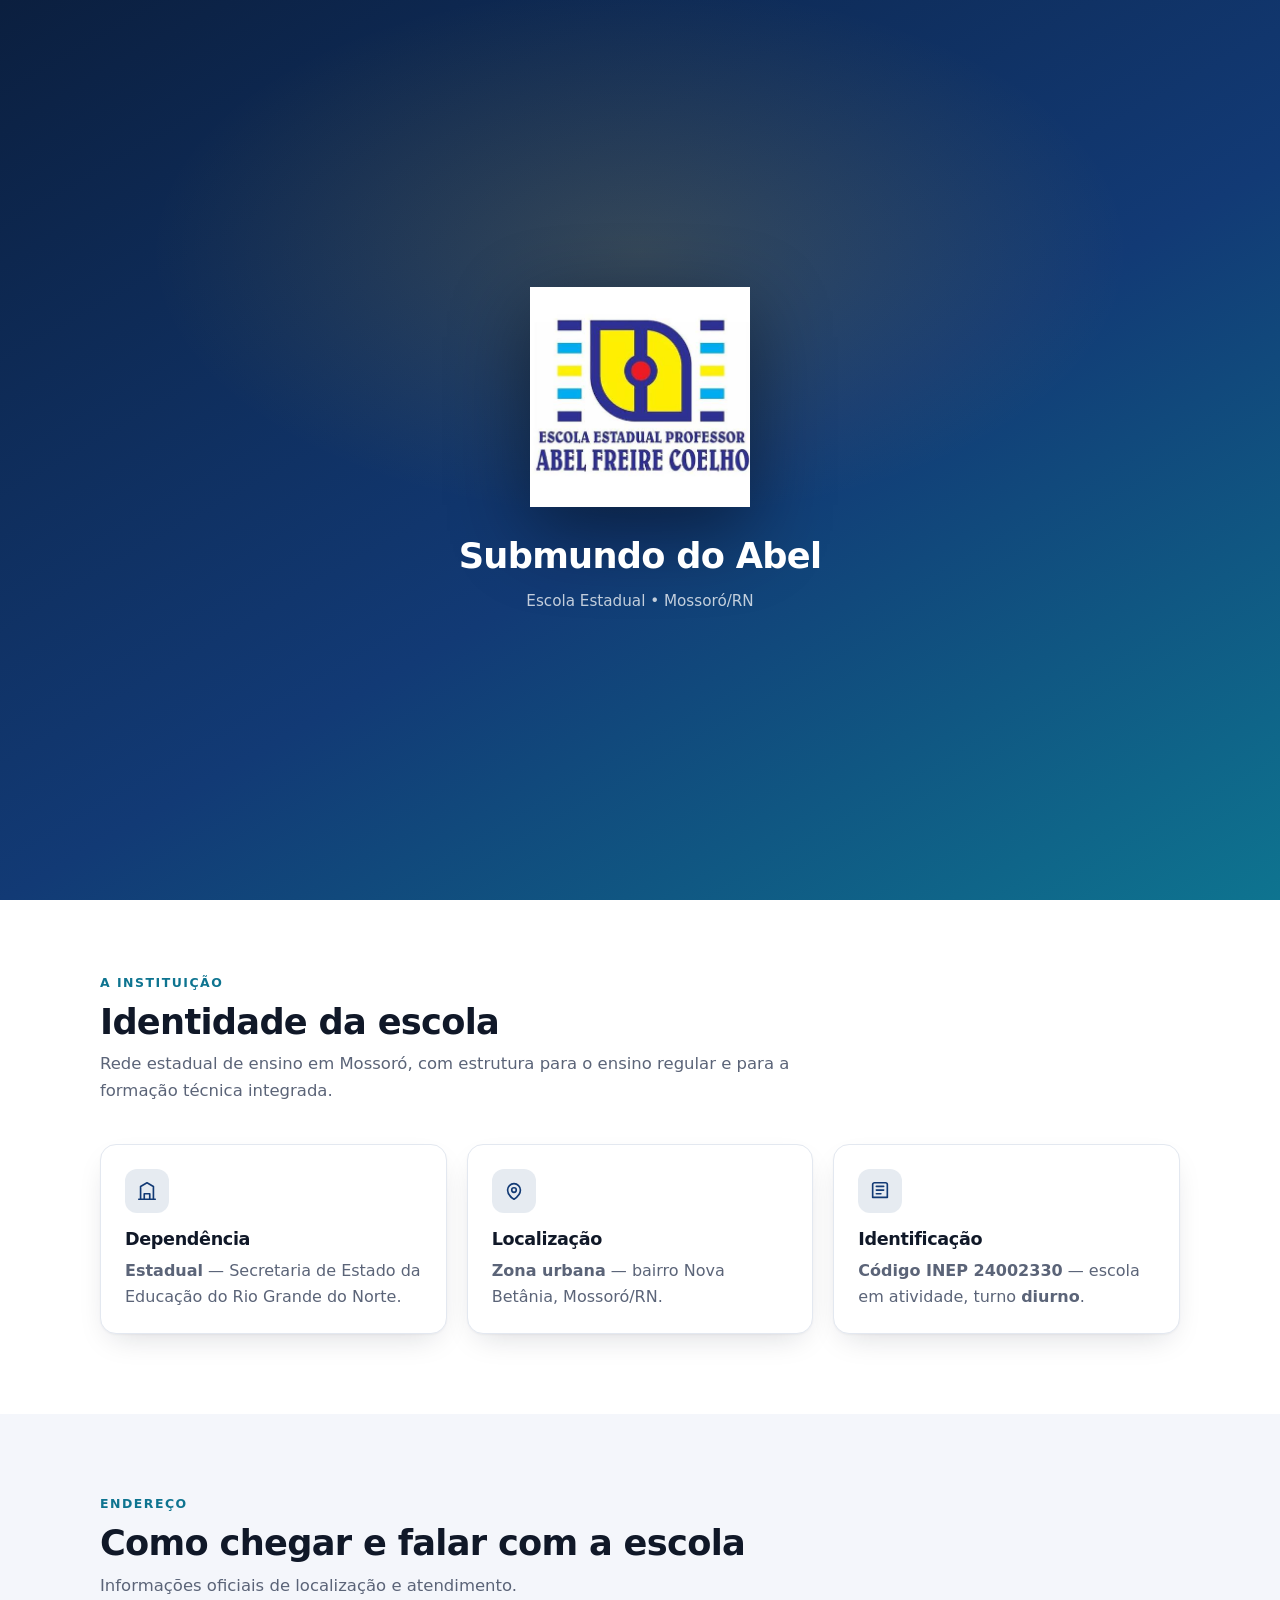
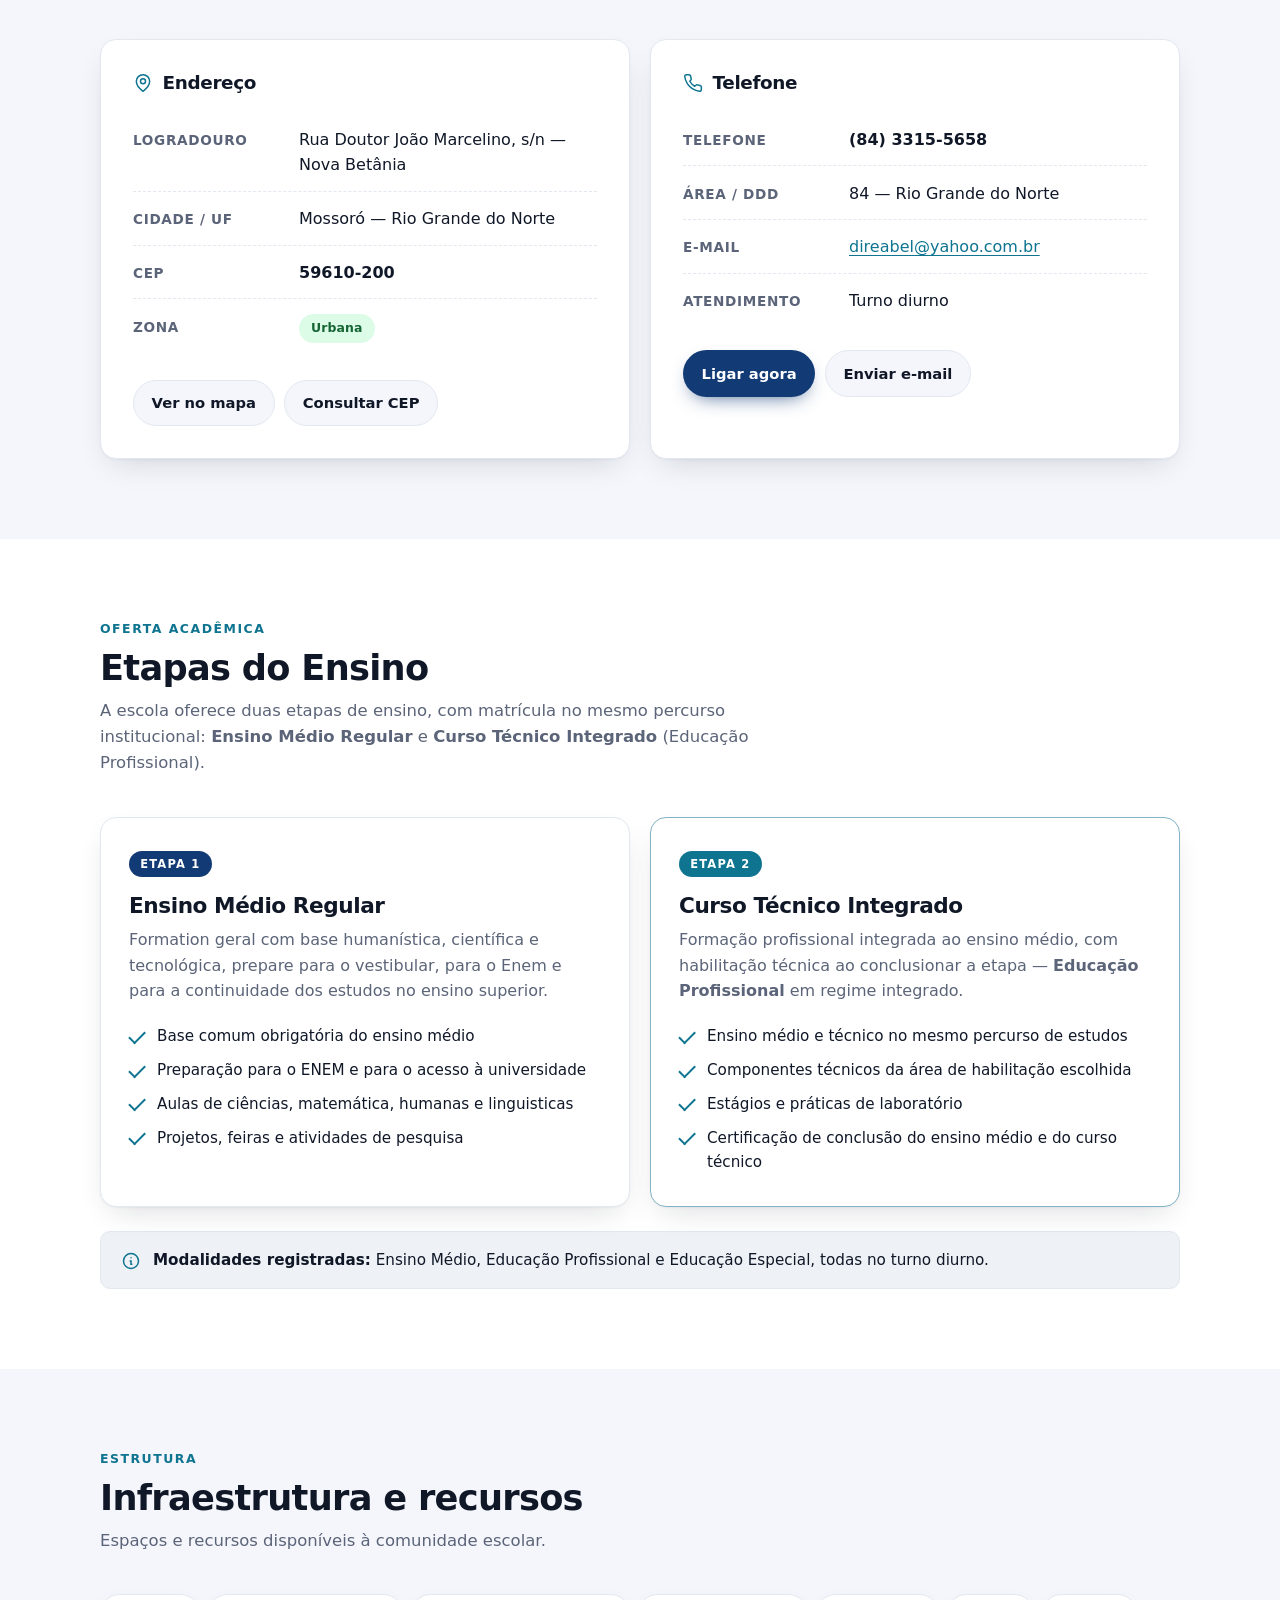
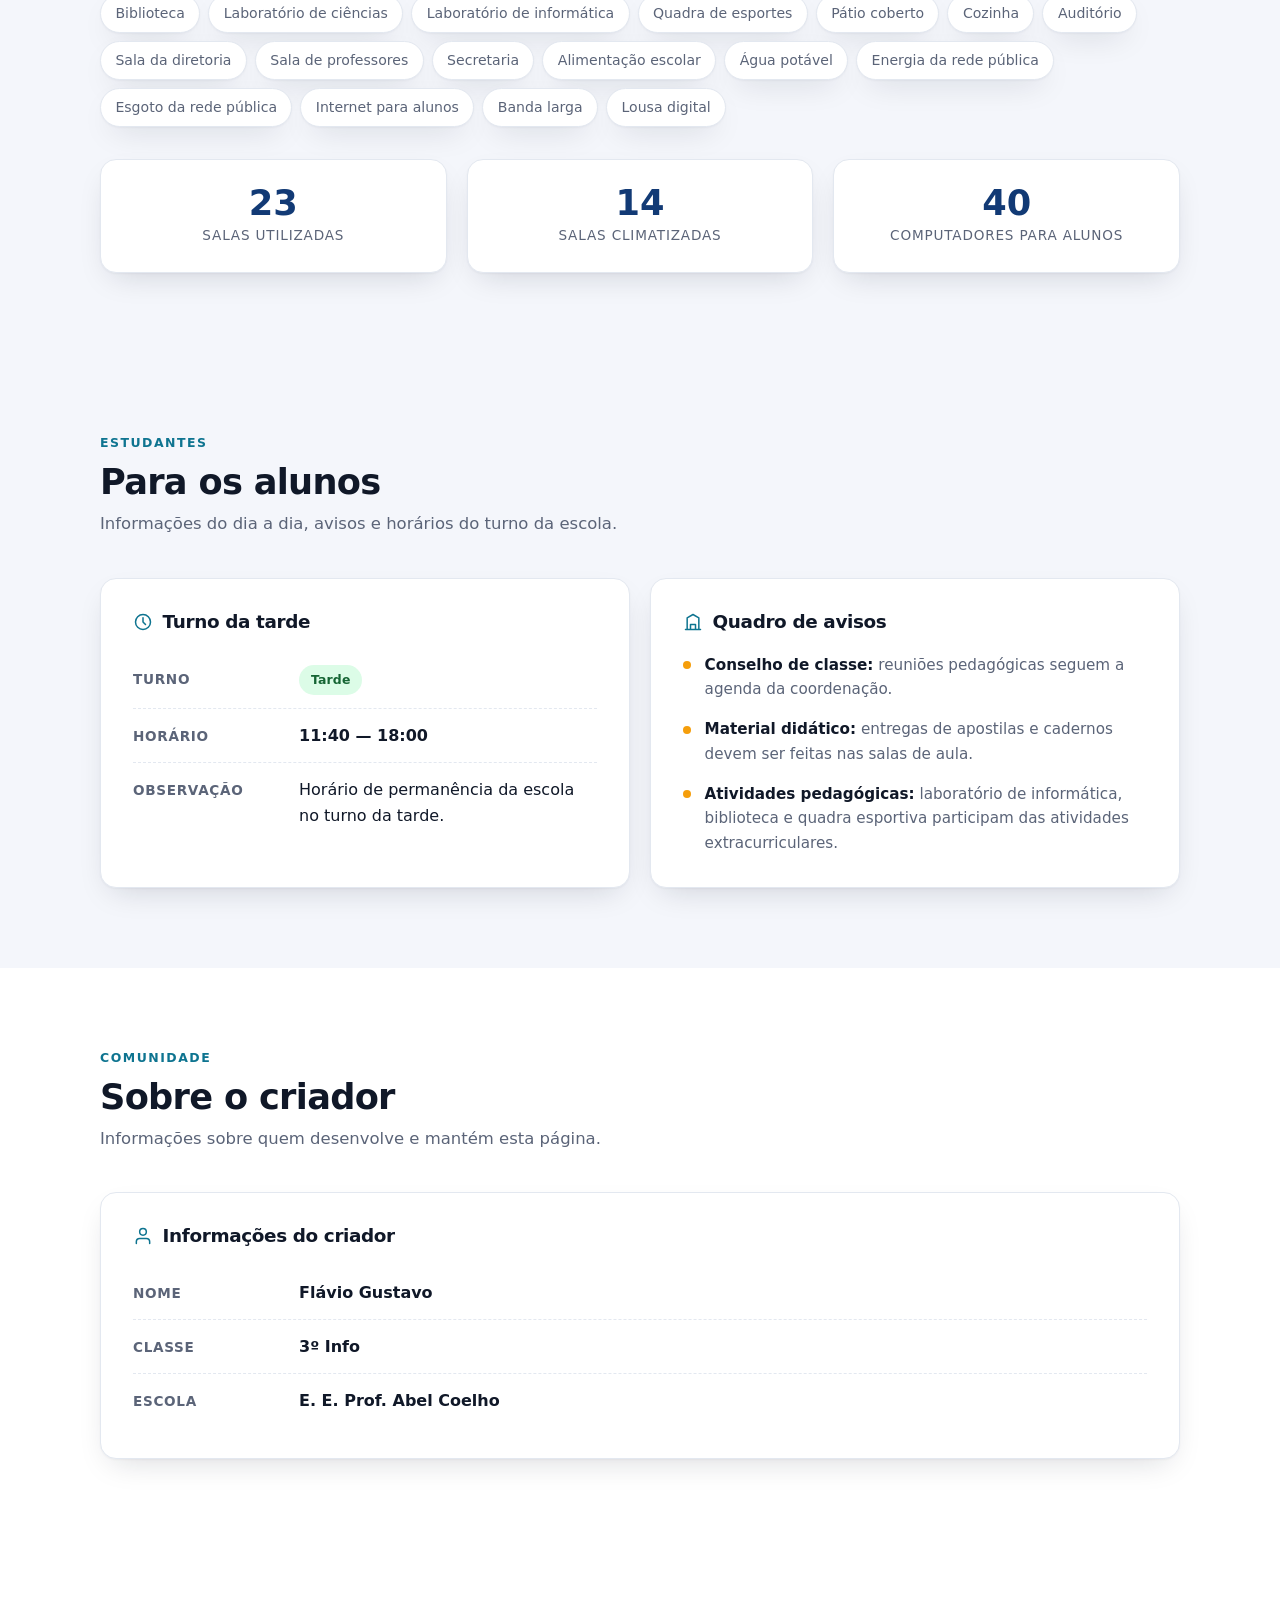
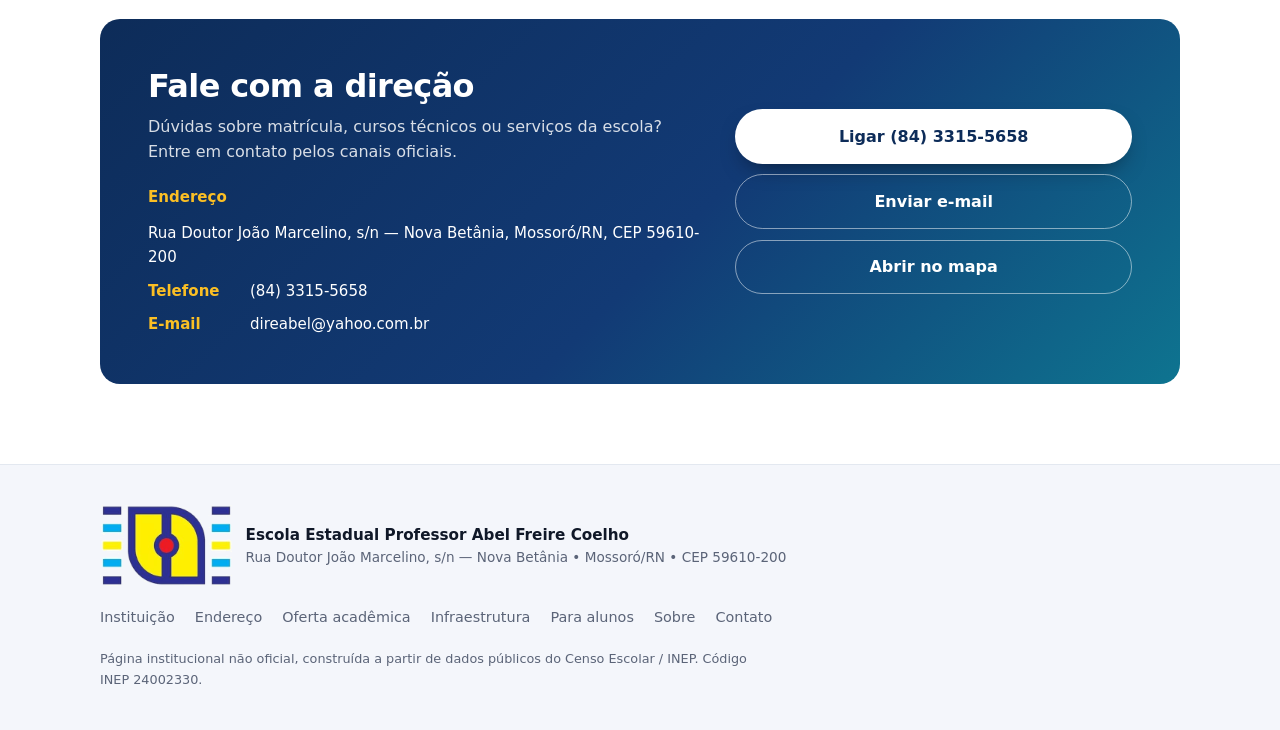
==== commit ae8e4de8: "Atualiza site: nome Submundo do Abel, logo images.jpeg, splash animada, seções para alunos e criador" ====
--- a/index.html
+++ b/index.html
@@ -3,7 +3,7 @@
 <head>
 <meta charset="utf-8">
 <meta name="viewport" content="width=device-width, initial-scale=1, viewport-fit=cover">
-<title>Escola Estadual Professor Abel Freire Coelho | Mossoró-RN</title>
+<title>Submundo do Abel</title>
 <meta name="description" content="Página institucional da Escola Estadual Professor Abel Freire Coelho (Mossoró/RN). Endereço, telefone, zona de localização e oferta acadêmica: Ensino Médio Regular e Curso Técnico Integrado / Educação Profissional.">
 <meta name="author" content="Escola Estadual Professor Abel Freire Coelho">
 <meta name="theme-color" content="#123a75">
@@ -21,9 +21,10 @@
 
 <meta property="og:type" content="website">
 <meta property="og:locale" content="pt_BR">
-<meta property="og:title" content="Escola Estadual Professor Abel Freire Coelho">
+<meta property="og:title" content="Submundo do Abel">
 <meta property="og:description" content="Mossoró/RN • Ensino Médio Regular e Curso Técnico Integrado / Educação Profissional.">
 <meta property="og:image" content="icons/icon-512.png">
+<meta property="og:image:alt" content="Logo da Escola Estadual Professor Abel Freire Coelho">
 <meta name="twitter:card" content="summary">
 
 <link rel="stylesheet" href="css/styles.css">
@@ -55,6 +56,12 @@
 <body>
 <a class="skip-link" href="#conteudo">Pular para o conteúdo</a>
 
+<div class="splash" id="splash" aria-hidden="true">
+  <img class="splash__logo" src="images.jpeg" alt="Logo Submundo do Abel" width="220" height="220">
+  <p class="splash__title">Submundo do Abel</p>
+  <p class="splash__subtitle">Escola Estadual • Mossoró/RN</p>
+</div>
+
 <div class="topbar" id="statusbar" hidden>
   <span class="topbar__dot" aria-hidden="true"></span>
   <span id="statusbar-text">Você está offline — exibindo a versão em cache.</span>
@@ -63,9 +70,9 @@
 <header class="header" id="header">
   <div class="header__inner container">
     <a class="brand" href="#topo" aria-label="Ir para o início">
-      <img class="brand__mark" src="icons/icon-192.png" alt="" width="44" height="44">
+      <img class="brand__mark" src="images.jpeg" alt="" width="48" height="48">
       <span class="brand__text">
-        <strong>Abel Freire Coelho</strong>
+        <strong>Submundo do Abel</strong>
         <small>Escola Estadual • Mossoró/RN</small>
       </span>
     </a>
@@ -74,6 +81,8 @@
       <a href="#instituicao">Instituição</a>
       <a href="#oferta">Oferta Acadêmica</a>
       <a href="#infraestrutura">Infraestrutura</a>
+      <a href="#alunos">Para alunos</a>
+      <a href="#sobre">Sobre</a>
       <a href="#contato">Contato</a>
     </nav>
 
@@ -97,10 +106,13 @@
   <section class="hero" id="topo">
     <div class="hero__bg" aria-hidden="true"></div>
     <div class="container hero__inner">
+      <img class="hero__logo" src="icons/logo-full.jpg"
+           alt="Logo da Escola Estadual Professor Abel Freire Coelho"
+           width="439" height="317">
       <p class="hero__eyebrow">
         <span class="pill pill--light">Rede Estadual • Rio Grande do Norte</span>
       </p>
-      <h1 class="hero__title">Escola Estadual<br><span>Professor Abel Freire Coelho</span></h1>
+      <h1 class="hero__title">Submundo do Abel</h1>
       <p class="hero__lead">
         Página institucional oficial. Conheça o endereço, o telefone, a zona de localização
         e toda a oferta acadêmica da escola.
@@ -332,6 +344,88 @@
     </div>
   </section>
 
+  <!-- PARA OS ALUNOS -->
+  <section class="section section--alt" id="alunos">
+    <div class="container">
+      <header class="section__head">
+        <p class="section__eyebrow">Estudantes</p>
+        <h2 class="section__title">Para os alunos</h2>
+        <p class="section__lead">
+          Informações do dia a dia, avisos e horários do turno da escola.
+        </p>
+      </header>
+
+      <div class="grid grid--2">
+        <article class="panel">
+          <h3 class="panel__title">
+            <svg viewBox="0 0 24 24" width="20" height="20" aria-hidden="true"><circle cx="12" cy="12" r="9"/><path d="M12 7v5l3 3"/></svg>
+            Turno da tarde
+          </h3>
+          <dl class="data-list">
+            <div class="data-list__row">
+              <dt>Turno</dt>
+              <dd><span class="pill pill--ok">Tarde</span></dd>
+            </div>
+            <div class="data-list__row">
+              <dt>Horário</dt>
+              <dd><strong>11:40 — 18:00</strong></dd>
+            </div>
+            <div class="data-list__row">
+              <dt>Observação</dt>
+              <dd>Horário de permanência da escola no turno da tarde.</dd>
+            </div>
+          </dl>
+        </article>
+
+        <article class="panel">
+          <h3 class="panel__title">
+            <svg viewBox="0 0 24 24" width="20" height="20" aria-hidden="true"><path d="M3 21h18M5 21V7l7-4 7 4v14M9 21v-6h6v6"/></svg>
+            Quadro de avisos
+          </h3>
+          <ul class="avisos">
+            <li><strong>Conselho de classe:</strong> reuniões pedagógicas seguem a agenda da coordenação.</li>
+            <li><strong>Material didático:</strong> entregas de apostilas e cadernos devem ser feitas nas salas de aula.</li>
+            <li><strong>Atividades pedagógicas:</strong> laboratório de informática, biblioteca e quadra esportiva participam das atividades extracurriculares.</li>
+          </ul>
+        </article>
+      </div>
+    </div>
+  </section>
+
+  <!-- SOBRE O CRIADOR -->
+  <section class="section" id="sobre">
+    <div class="container">
+      <header class="section__head">
+        <p class="section__eyebrow">Comunidade</p>
+        <h2 class="section__title">Sobre o criador</h2>
+        <p class="section__lead">
+          Informações sobre quem desenvolve e mantém esta página.
+        </p>
+      </header>
+
+      <div class="panel">
+        <h3 class="panel__title">
+          <svg viewBox="0 0 24 24" width="20" height="20" aria-hidden="true"><path d="M20 21v-2a4 4 0 00-4-4H8a4 4 0 00-4 4v2"/><circle cx="12" cy="7" r="4"/></svg>
+          Informações do criador
+        </h3>
+        <dl class="data-list">
+          <div class="data-list__row">
+            <dt>Nome</dt>
+            <dd><strong>Flávio Gustavo</strong></dd>
+          </div>
+          <div class="data-list__row">
+            <dt>Classe</dt>
+            <dd><strong>3º Info</strong></dd>
+          </div>
+          <div class="data-list__row">
+            <dt>Escola</dt>
+            <dd><strong>E. E. Prof. Abel Coelho</strong></dd>
+          </div>
+        </dl>
+      </div>
+    </div>
+  </section>
+
   <!-- CONTATO -->
   <section class="section" id="contato">
     <div class="container">
@@ -362,7 +456,7 @@
 <footer class="footer">
   <div class="container footer__inner">
     <div class="footer__brand">
-      <img src="icons/icon-192.png" alt="" width="40" height="40">
+      <img src="icons/logo-emblem.png" alt="" width="132" height="81">
       <div>
         <strong>Escola Estadual Professor Abel Freire Coelho</strong>
         <span>Rua Doutor João Marcelino, s/n — Nova Betânia • Mossoró/RN • CEP 59610-200</span>
@@ -373,6 +467,8 @@
       <a href="#endereco">Endereço</a>
       <a href="#oferta">Oferta acadêmica</a>
       <a href="#infraestrutura">Infraestrutura</a>
+      <a href="#alunos">Para alunos</a>
+      <a href="#sobre">Sobre</a>
       <a href="#contato">Contato</a>
     </nav>
     <p class="footer__note">
--- a/css/styles.css
+++ b/css/styles.css
@@ -93,6 +93,36 @@
   background: #7c2d12; margin-right: .5rem; vertical-align: middle;
 }
 
+/* ---------------- Tela de carregamento (splash) ---------------- */
+.splash {
+  position: fixed; inset: 0; z-index: 200;
+  display: grid; place-content: center; justify-items: center; align-content: center; gap: .3rem;
+  background:
+    radial-gradient(700px 380px at 50% 28%, rgba(251, 191, 36, .16), transparent 70%),
+    linear-gradient(150deg, #0b1f3f 0%, #123a75 55%, #0e7490 100%);
+  opacity: 1; visibility: visible;
+}
+.splash.is-hidden { opacity: 0; visibility: hidden; pointer-events: none; transition: opacity .6s ease, visibility .6s ease; }
+.splash__logo {
+  display: block; width: min(220px, 56vw); height: auto;
+  filter: drop-shadow(0 24px 40px rgba(0, 0, 0, .45));
+  animation: splash-pop 1s cubic-bezier(.22, 1, .36, 1) both;
+}
+@keyframes splash-pop {
+  from { opacity: 0; transform: scale(.6); }
+  to { opacity: 1; transform: scale(1); }
+}
+.splash__title {
+  margin: 1rem 0 0; font-size: clamp(1.5rem, 4vw, 2.2rem); font-weight: 800;
+  letter-spacing: -.02em; color: #fff; text-align: center;
+  animation: splash-rise 1s .3s ease both;
+}
+.splash__subtitle { margin: 0; color: rgba(255, 255, 255, .75); font-size: .95rem; animation: splash-rise 1s .5s ease both; }
+@keyframes splash-rise {
+  from { opacity: 0; transform: translateY(12px); }
+  to { opacity: 1; transform: translateY(0); }
+}
+
 /* ---------------- Header ---------------- */
 .header {
   position: sticky; top: 0; z-index: 50;
@@ -106,7 +136,7 @@
 }
 
 .brand { display: flex; align-items: center; gap: .7rem; text-decoration: none; color: inherit; margin-right: auto; }
-.brand__mark { border-radius: 12px; box-shadow: var(--shadow); flex: none; }
+.brand__mark { flex: none; display: block; width: 48px; height: 48px; object-fit: contain; border-radius: 12px; }
 .brand__text { display: flex; flex-direction: column; line-height: 1.15; }
 .brand__text strong { font-size: 1rem; letter-spacing: -.01em; }
 .brand__text small { color: var(--muted); font-size: .78rem; }
@@ -177,6 +207,15 @@
     radial-gradient(700px 400px at 10% 90%, rgba(14, 165, 233, .35), transparent 70%);
 }
 .hero__inner { position: relative; }
+.hero__logo {
+  display: block;
+  width: min(290px, 60vw); height: auto;
+  margin-bottom: 1.5rem;
+  padding: .7rem .9rem;
+  background: #fff;
+  border-radius: 16px;
+  box-shadow: 0 22px 45px -24px rgba(0, 0, 0, .75);
+}
 .hero__eyebrow { margin-bottom: 1rem; }
 
 .pill {
@@ -290,6 +329,11 @@
 .notice svg { flex: none; margin-top: .15rem; fill: none; stroke: var(--brand-2); stroke-width: 1.8; stroke-linecap: round; }
 html[data-theme="dark"] .notice svg { stroke: #5eead4; }
 .notice p { margin: 0; font-size: .95rem; }
+
+.avisos { list-style: none; margin: 0; padding: 0; display: grid; gap: 1rem; }
+.avisos li { position: relative; padding-left: 1.35rem; color: var(--muted); font-size: .95rem; }
+.avisos li::before { content: ""; position: absolute; left: 0; top: .55em; width: .5rem; height: .5rem; border-radius: 50%; background: var(--accent); }
+.avisos strong { color: var(--text); }
 
 /* Infraestrutura */
 .tags { list-style: none; margin: 0 0 2rem; padding: 0; display: flex; flex-wrap: wrap; gap: .5rem; }
@@ -330,7 +374,7 @@
 .footer { background: var(--bg-soft); border-top: 1px solid var(--border); padding: 2.5rem 0; }
 .footer__inner { display: grid; gap: 1.25rem; }
 .footer__brand { display: flex; gap: .85rem; align-items: center; }
-.footer__brand img { border-radius: 10px; }
+.footer__brand img { flex: none; width: 132px; height: auto; }
 .footer__brand div { display: flex; flex-direction: column; }
 .footer__brand strong { font-size: .95rem; }
 .footer__brand span { color: var(--muted); font-size: .85rem; }
